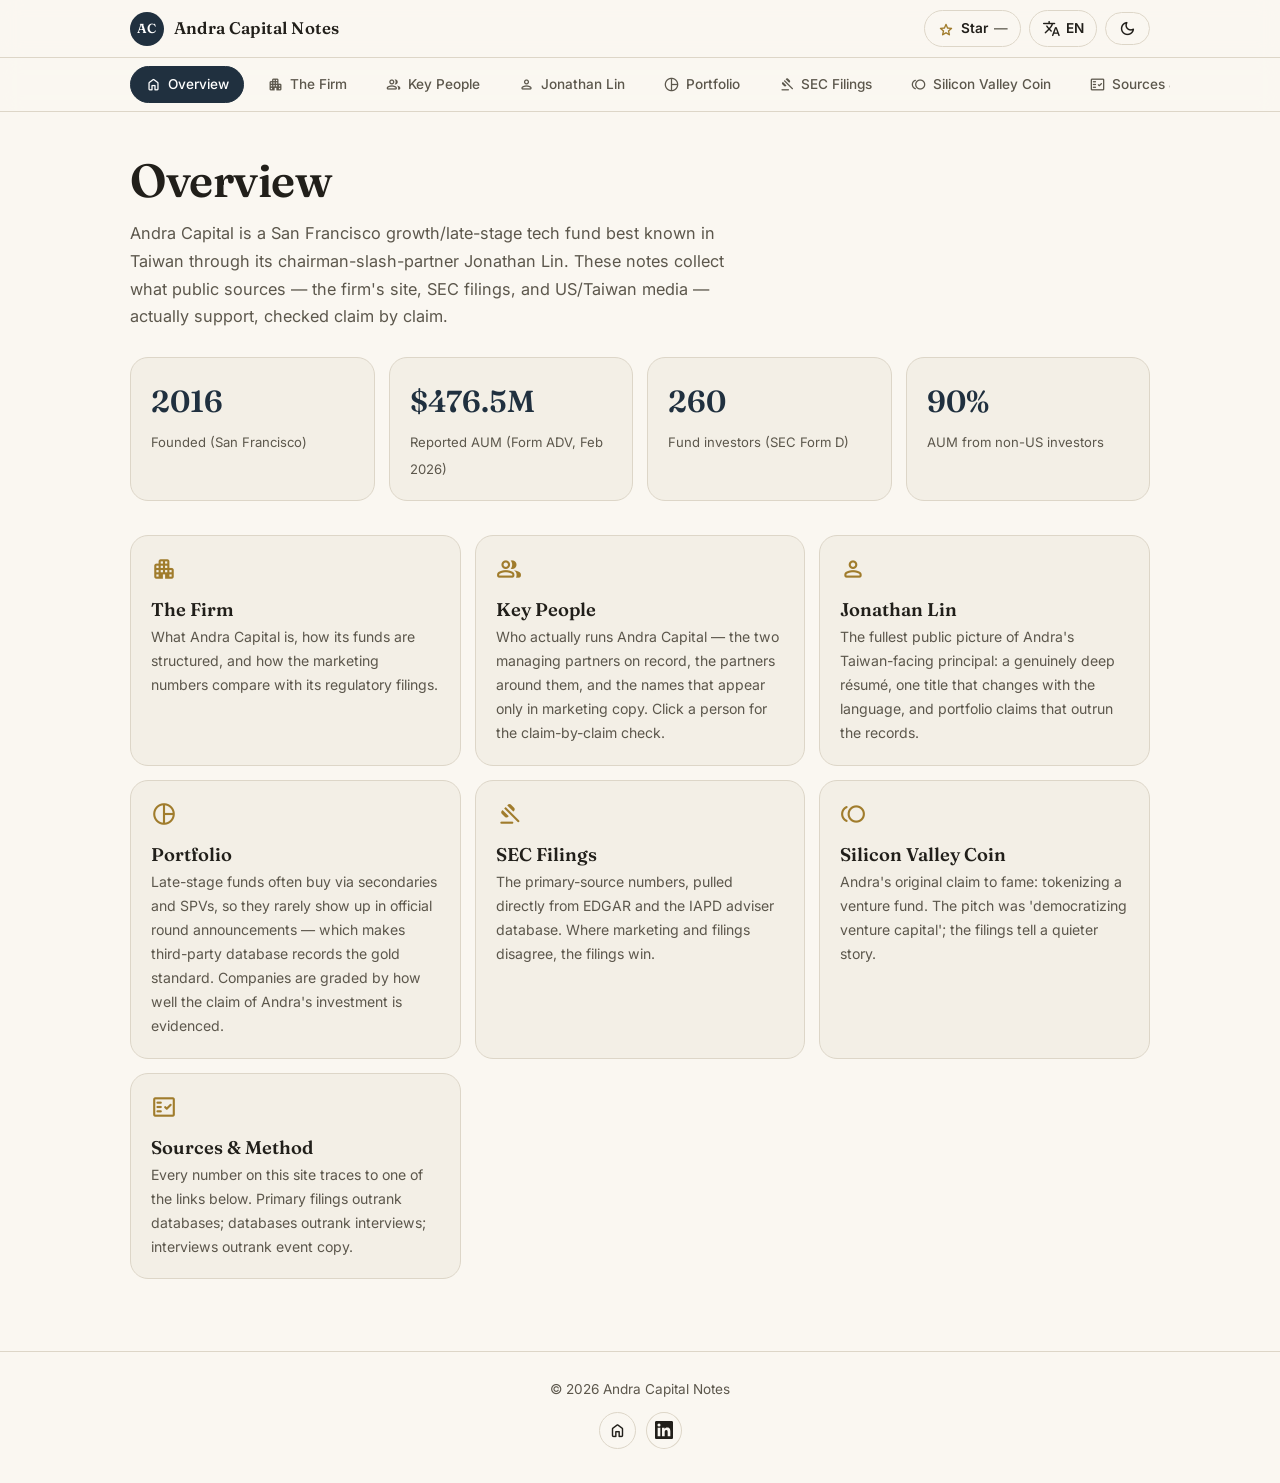
==== index.html @ 687a5b74 "建立多頁靜態網站鷹架（8 頁共用 shell、編輯風主題、版型引擎） Claude-Session: https://claude.ai/code/session_01L3Bzj4ZoBw7Zatrv" ====
<!DOCTYPE html>
<html lang="en" data-theme="light">
<head>
  <script async src="https://www.googletagmanager.com/gtag/js?id=G-YB7TMP1PJ2"></script>
  <script>
    window.dataLayer = window.dataLayer || [];
    function gtag(){dataLayer.push(arguments);}
    gtag('js', new Date());
    gtag('config', 'G-YB7TMP1PJ2');
  </script>
  <meta charset="UTF-8" />
  <meta name="viewport" content="width=device-width, initial-scale=1.0, viewport-fit=cover" />
  <title>Andra Capital Notes — Overview</title>
  <meta name="description" content="An independent, source-cited research profile of Andra Capital: the firm, its key people, portfolio and SEC filings." />
  <meta name="theme-color" content="#20303f" />
  <link rel="canonical" href="https://andra-capital.peteraim.com/" />
  <meta property="og:type" content="website" />
  <meta property="og:title" content="Andra Capital Notes — Overview" />
  <meta property="og:description" content="An independent, source-cited research profile of Andra Capital: the firm, its key people, portfolio and SEC filings." />
  <meta property="og:url" content="https://andra-capital.peteraim.com/" />
  <meta name="twitter:card" content="summary" />
  <script type="application/ld+json">
  {"@context":"https://schema.org","@type":"WebSite","name":"Andra Capital Notes","url":"https://andra-capital.peteraim.com/"}
  </script>
  <link rel="preconnect" href="https://fonts.googleapis.com" />
  <link rel="preconnect" href="https://fonts.gstatic.com" crossorigin />
  <link href="https://fonts.googleapis.com/css2?family=Fraunces:opsz,wght@9..144,400;9..144,600&family=Inter:wght@400;500;600;700&family=Noto+Sans+TC:wght@400;500;700&family=Noto+Serif+TC:wght@400;600&display=swap" rel="stylesheet" />
  <link href="https://fonts.googleapis.com/css2?family=Material+Symbols+Rounded:opsz,wght,FILL,GRAD@24,400,0,0&display=swap" rel="stylesheet" />
  <link rel="stylesheet" href="assets/styles.css" />
</head>
<body data-page="home">
  <!-- shell.js injects the app bar, cross-page nav, footer and dialog around this -->
  <main id="page"></main>

  <script src="data/data.js"></script>
  <script src="assets/shell.js"></script>
  <script src="assets/app.js"></script>
</body>
</html>
---- assets/styles.css ----
/* =========================================================================
   Editorial theme — serif display + sans body, light & dark.
   Tokens follow the MD3 custom-property convention; values are custom.
   ========================================================================= */

:root, [data-theme="light"] {
  --primary: #20303f;            --on-primary: #ffffff;
  --primary-container: #e4e9ee;  --on-primary-container: #16222d;
  --secondary: #a07c2c;          --on-secondary: #ffffff;
  --secondary-container: #f2e8d2;--on-secondary-container: #574410;
  --background: #faf7f1;         --on-background: #211f1a;
  --surface: #faf7f1;            --surface-container: #f3efe6;
  --surface-container-high: #ece7db;
  --on-surface: #211f1a;         --on-surface-variant: #5c574c;
  --outline: #8d8778;            --outline-variant: #ddd6c8;
  --error: #a33b2e;
  --ok: #2e6b46;   --ok-bg: #e3efe7;
  --warn: #8a6116; --warn-bg: #f4ead3;
  --bad: #a33b2e;  --bad-bg: #f5e2de;
  --radius: 10px;  --radius-lg: 18px;
  --elev-1: 0 1px 2px rgba(32, 42, 52, .08), 0 1px 3px 1px rgba(32, 42, 52, .05);
  --elev-2: 0 3px 8px rgba(32, 42, 52, .12), 0 1px 3px rgba(32, 42, 52, .08);
  --font-display: "Fraunces", "Noto Serif TC", serif;
  --font-body: "Inter", "Noto Sans TC", system-ui, sans-serif;
}
[data-theme="dark"] {
  --primary: #c8b476;            --on-primary: #241b05;
  --primary-container: #2a3644;  --on-primary-container: #dfe6ec;
  --secondary: #c8b476;          --on-secondary: #241b05;
  --secondary-container: #3a2f12; --on-secondary-container: #ecdfc0;
  --background: #14181e;         --on-background: #e4e1d8;
  --surface: #14181e;            --surface-container: #1c2129;
  --surface-container-high: #242a33;
  --on-surface: #e4e1d8;         --on-surface-variant: #a8a294;
  --outline: #6d675a;            --outline-variant: #333a44;
  --error: #d98577;
  --ok: #7cc39a;   --ok-bg: #1d3327;
  --warn: #d9b96a; --warn-bg: #372c12;
  --bad: #d98577;  --bad-bg: #3b1f1a;
  --elev-1: 0 1px 2px rgba(0, 0, 0, .4);
  --elev-2: 0 3px 10px rgba(0, 0, 0, .5);
}

/* ---------- base ---------- */
* { box-sizing: border-box; }
html { scroll-behavior: smooth; }
body {
  margin: 0;
  font-family: var(--font-body);
  font-size: 16px;
  line-height: 1.7;
  color: var(--on-background);
  background: var(--background);
  -webkit-font-smoothing: antialiased;
}
h1, h2, h3 { font-family: var(--font-display); font-weight: 600; line-height: 1.25; }
a { color: var(--primary); }
img { max-width: 100%; }

.skip-link {
  position: absolute; left: -9999px; top: 0; z-index: 100;
  background: var(--primary); color: var(--on-primary);
  padding: 8px 16px; border-radius: 0 0 var(--radius) 0;
}
.skip-link:focus { left: 0; }

/* ---------- app bar ---------- */
.appbar {
  position: sticky; top: 0; z-index: 40;
  background: color-mix(in srgb, var(--background) 82%, transparent);
  backdrop-filter: blur(10px); -webkit-backdrop-filter: blur(10px);
  border-bottom: 1px solid var(--outline-variant);
}
.appbar__inner {
  max-width: 1060px; margin: 0 auto; padding: 10px 20px;
  display: flex; align-items: center; justify-content: space-between; gap: 12px;
}
.brand { display: flex; align-items: center; gap: 10px; text-decoration: none; color: var(--on-surface); }
.brand__logo {
  width: 34px; height: 34px; display: grid; place-items: center;
  background: var(--primary); color: var(--on-primary); border-radius: 50%;
  font-size: 18px;
}
.brand__logo--text {
  font-family: var(--font-display); font-size: .82rem; font-weight: 600;
  letter-spacing: .04em;
}
.brand__name { font-family: var(--font-display); font-size: 1.05rem; font-weight: 600; letter-spacing: .01em; }
.appbar__actions { display: flex; align-items: center; gap: 8px; }

.icon-btn {
  display: inline-flex; align-items: center; gap: 5px;
  border: 1px solid var(--outline-variant); border-radius: 999px;
  background: transparent; color: var(--on-surface);
  padding: 6px 12px; font: inherit; font-size: .85rem; cursor: pointer;
  text-decoration: none;
}
.icon-btn:hover { background: var(--surface-container); }
.icon-btn .material-symbols-rounded { font-size: 19px; }
.icon-btn__txt { font-weight: 600; }

.gh-star {
  display: inline-flex; align-items: center; gap: 6px;
  border: 1px solid var(--outline-variant); border-radius: 999px;
  padding: 6px 12px; font-size: .85rem; font-weight: 600;
  color: var(--on-surface); text-decoration: none;
}
.gh-star:hover { background: var(--surface-container); }
.gh-star .material-symbols-rounded { font-size: 18px; color: var(--secondary); }
.gh-star__count { color: var(--on-surface-variant); font-weight: 500; }

/* ---------- cross-page nav ---------- */
.pagenav {
  position: sticky; top: 55px; z-index: 39;
  background: color-mix(in srgb, var(--background) 88%, transparent);
  backdrop-filter: blur(10px); -webkit-backdrop-filter: blur(10px);
  border-bottom: 1px solid var(--outline-variant);
}
.pagenav__inner {
  max-width: 1060px; margin: 0 auto; padding: 8px 20px;
  display: flex; gap: 8px; overflow-x: auto; scrollbar-width: none;
}
.pagenav__inner::-webkit-scrollbar { display: none; }
.navpill {
  display: inline-flex; align-items: center; gap: 6px; white-space: nowrap;
  padding: 6px 14px; border-radius: 999px; text-decoration: none;
  font-size: .85rem; font-weight: 500; color: var(--on-surface-variant);
  border: 1px solid transparent;
}
.navpill .material-symbols-rounded { font-size: 17px; }
.navpill:hover { background: var(--surface-container); }
.navpill--active {
  color: var(--on-primary); background: var(--primary);
  border-color: var(--primary);
}

/* ---------- page scaffold ---------- */
.page { max-width: 1060px; margin: 0 auto; padding: 40px 20px 72px; }
.page-head { margin-bottom: 26px; }
.page-head h1 {
  font-size: clamp(1.9rem, 4.5vw, 2.9rem); margin: 0 0 10px;
  letter-spacing: -.01em;
}
.page-head__sub {
  margin: 0; max-width: 62ch;
  color: var(--on-surface-variant); font-size: 1.02rem;
}
.page-intro, .page-outro { max-width: 70ch; }
.page-outro { margin-top: 28px; }
.prose-para { color: var(--on-surface); }
.empty { color: var(--on-surface-variant); }

/* ---------- status badges ---------- */
.badge {
  display: inline-flex; align-items: center; gap: 4px;
  padding: 3px 10px; border-radius: 999px;
  font-size: .74rem; font-weight: 600; letter-spacing: .02em;
  white-space: nowrap;
}
.badge .material-symbols-rounded { font-size: 15px; }
.badge--verified { color: var(--ok); background: var(--ok-bg); }
.badge--partial { color: var(--warn); background: var(--warn-bg); }
.badge--claimed { color: var(--bad); background: var(--bad-bg); }

/* ---------- fact list (3-col editorial rows) ---------- */
.factsec { margin: 34px 0; }
.factsec__heading {
  font-size: .82rem; font-family: var(--font-body); font-weight: 700;
  text-transform: uppercase; letter-spacing: .14em;
  color: var(--secondary); margin: 0 0 10px;
}
.factlist { border-top: 1px solid var(--outline-variant); }
.fact {
  display: grid; grid-template-columns: 200px 1fr auto;
  gap: 8px 20px; align-items: start;
  padding: 14px 0; border-bottom: 1px solid var(--outline-variant);
}
.fact__head { display: flex; align-items: center; gap: 8px; }
.fact__icon { font-size: 19px; color: var(--secondary); }
.fact__label { font-weight: 600; font-size: .92rem; }
.fact__main { display: flex; flex-direction: column; gap: 3px; }
.fact__value { font-size: .95rem; }
.fact__note { font-size: .85rem; color: var(--on-surface-variant); }
.fact__status { justify-self: end; }
.factlist--dialog .fact { grid-template-columns: 1fr auto; }

/* ---------- hub hero ---------- */
.hero__stats {
  display: grid; grid-template-columns: repeat(auto-fit, minmax(180px, 1fr));
  gap: 14px; margin: 10px 0 34px;
}
.hero__stat {
  background: var(--surface-container); border: 1px solid var(--outline-variant);
  border-radius: var(--radius-lg); padding: 18px 20px;
}
.hero__stat-value {
  display: block; font-family: var(--font-display);
  font-size: 1.9rem; font-weight: 600; color: var(--primary);
}
[data-theme="dark"] .hero__stat-value { color: var(--secondary); }
.hero__stat-label { font-size: .82rem; color: var(--on-surface-variant); }

/* ---------- cards (hub entry links) ---------- */
.grid {
  display: grid; grid-template-columns: repeat(auto-fill, minmax(280px, 1fr));
  gap: 14px;
}
.card {
  background: var(--surface-container); border: 1px solid var(--outline-variant);
  border-radius: var(--radius-lg); padding: 20px;
  text-decoration: none; color: var(--on-surface);
  transition: border-color .15s ease, box-shadow .15s ease, transform .15s ease;
  cursor: pointer;
}
.card:hover, .card:focus-visible {
  border-color: var(--secondary); box-shadow: var(--elev-2);
  transform: translateY(-2px);
}
.card__icon { font-size: 26px; color: var(--secondary); }
.card__title { margin: 8px 0 4px; font-size: 1.15rem; }
.card__summary { margin: 0; font-size: .88rem; color: var(--on-surface-variant); }

/* ---------- people rows ---------- */
.peoplegroup { margin: 34px 0; }
.peoplelist { border-top: 1px solid var(--outline-variant); }
.person {
  display: grid; grid-template-columns: 56px 1fr auto;
  gap: 4px 18px; align-items: center;
  padding: 18px 4px; border: none; border-bottom: 1px solid var(--outline-variant);
  border-radius: 0; background: transparent;
}
.person:hover, .person:focus-visible {
  background: var(--surface-container); box-shadow: none; transform: none;
  border-color: var(--outline-variant);
}
.person__num {
  font-family: var(--font-display); font-size: 1.5rem; font-weight: 300;
  color: var(--outline);
}
.person__name { margin: 0; font-size: 1.25rem; }
.person__role { margin: 2px 0 0; font-size: .88rem; color: var(--on-surface-variant); }
.person__side {
  display: flex; flex-direction: column; align-items: flex-end; gap: 6px;
}
.person__cta { font-size: .8rem; font-weight: 600; color: var(--secondary); }

/* ---------- portfolio tiers ---------- */
.tiergroup {
  margin: 30px 0; padding: 20px 22px;
  border: 1px solid var(--outline-variant); border-radius: var(--radius-lg);
  background: var(--surface-container);
  border-left: 4px solid var(--outline-variant);
}
.tiergroup--verified { border-left-color: var(--ok); }
.tiergroup--partial { border-left-color: var(--warn); }
.tiergroup--claimed { border-left-color: var(--bad); }
.tiergroup__head { display: flex; align-items: center; gap: 12px; flex-wrap: wrap; }
.tiergroup__label { margin: 0; font-size: 1.15rem; }
.tiergroup__desc { margin: 6px 0 12px; font-size: .88rem; color: var(--on-surface-variant); }
.holdings { border-top: 1px solid var(--outline-variant); }
.holding {
  display: grid; grid-template-columns: 190px 130px 1fr;
  gap: 4px 18px; padding: 10px 0;
  border-bottom: 1px solid var(--outline-variant);
  font-size: .92rem;
}
.holding:last-child { border-bottom: none; }
.holding__name { font-weight: 600; font-family: var(--font-display); font-size: 1rem; }
.holding__sector { color: var(--secondary); font-size: .82rem; align-self: center; }
.holding__note { color: var(--on-surface-variant); font-size: .85rem; }

/* ---------- timeline ---------- */
.timeline { list-style: none; margin: 20px 0 0; padding: 0 0 0 26px; position: relative; }
.timeline::before {
  content: ""; position: absolute; left: 7px; top: 6px; bottom: 6px;
  width: 2px; background: var(--outline-variant);
}
.tl-item { position: relative; margin-bottom: 24px; }
.tl-dot {
  position: absolute; left: -26px; top: 8px;
  width: 12px; height: 12px; border-radius: 50%;
  background: var(--secondary); border: 2px solid var(--background);
  transform: translateX(1px);
}
.tl-card {
  background: var(--surface-container); border: 1px solid var(--outline-variant);
  border-radius: var(--radius-lg); padding: 16px 20px;
}
.tl-date {
  font-size: .78rem; font-weight: 700; text-transform: uppercase;
  letter-spacing: .1em; color: var(--secondary);
}
.tl-title { margin: 4px 0 6px; font-size: 1.15rem; }
.tl-body { margin: 0; font-size: .92rem; color: var(--on-surface-variant); }

/* ---------- article ---------- */
.reading-progress {
  position: fixed; top: 0; left: 0; height: 3px; width: 0;
  background: var(--secondary); z-index: 60;
}
.article-layout { display: grid; grid-template-columns: 200px 1fr; gap: 36px; }
.toc { position: relative; }
.toc__inner {
  position: sticky; top: 120px;
  display: flex; flex-direction: column; gap: 2px;
  border-left: 1px solid var(--outline-variant); padding-left: 4px;
}
.toc-link {
  padding: 6px 10px; text-decoration: none; border-radius: var(--radius);
  color: var(--on-surface-variant); font-size: .85rem;
}
.toc-link:hover { background: var(--surface-container); }
.toc-link--active { color: var(--secondary); font-weight: 700; }
.article-section { margin-bottom: 36px; }
.prose h2 { font-size: 1.5rem; margin: 0 0 12px; }
.prose h3 { font-size: 1.08rem; margin: 20px 0 6px; }
.prose p { margin: 10px 0; }
.prose ul { padding-left: 22px; margin: 8px 0; }
.prose li { margin: 4px 0; }
.prose blockquote {
  margin: 18px 0; padding: 10px 20px;
  border-left: 3px solid var(--secondary);
  background: var(--surface-container);
  border-radius: 0 var(--radius) var(--radius) 0;
  font-family: var(--font-display); font-size: 1.05rem;
}
.prose pre {
  background: var(--surface-container-high); border-radius: var(--radius);
  padding: 14px; overflow-x: auto; font-size: .85rem;
}

/* ---------- sources / legend / refs ---------- */
.legend {
  display: flex; flex-direction: column; gap: 8px;
  margin: 4px 0 10px; padding: 16px 20px;
  background: var(--surface-container); border: 1px solid var(--outline-variant);
  border-radius: var(--radius-lg);
}
.legend__row { display: flex; align-items: center; gap: 12px; }
.legend__desc { font-size: .88rem; color: var(--on-surface-variant); }
.srcgroup { margin: 28px 0; }
.srclist { list-style: none; margin: 0; padding: 0; border-top: 1px solid var(--outline-variant); }
.srclist li { padding: 9px 0; border-bottom: 1px solid var(--outline-variant); font-size: .92rem; }
.row-link { color: var(--primary); text-decoration: none; border-bottom: 1px dotted var(--outline); word-break: break-word; }
.row-link:hover { color: var(--secondary); border-bottom-color: var(--secondary); }
[data-theme="dark"] .row-link { color: var(--on-surface); }
.refs { margin-top: 40px; padding-top: 8px; }
.refs__title {
  font-size: .82rem; font-family: var(--font-body); font-weight: 700;
  text-transform: uppercase; letter-spacing: .14em;
  color: var(--secondary); margin: 0 0 8px;
}
.refs ul { list-style: none; margin: 0; padding: 0; border-top: 1px solid var(--outline-variant); }
.refs li { padding: 8px 0; border-bottom: 1px solid var(--outline-variant); font-size: .9rem; }

/* ---------- dialog ---------- */
.dialog {
  border: 1px solid var(--outline-variant); border-radius: var(--radius-lg);
  background: var(--surface); color: var(--on-surface);
  padding: 0; max-width: 640px; width: calc(100vw - 40px);
  max-height: calc(100vh - 80px); box-shadow: var(--elev-2);
}
.dialog::backdrop { background: rgba(15, 20, 26, .55); backdrop-filter: blur(2px); }
.dialog__bar {
  display: flex; align-items: center; position: sticky; top: 0;
  padding: 10px 12px 0; background: var(--surface);
}
.dialog__spacer { flex: 1; }
.dialog__body { padding: 0 26px 26px; }
.dialog__body h2 { margin-top: 0; }
.dialog__summary { color: var(--on-surface); }

/* ---------- footer ---------- */
.footer {
  border-top: 1px solid var(--outline-variant);
  padding: 26px 20px 34px; text-align: center;
  color: var(--on-surface-variant); font-size: .85rem;
}
.footer p { margin: 0 0 10px; }
.footer__links { display: flex; justify-content: center; gap: 10px; }
.footer__link { padding: 8px; border-radius: 50%; }

/* ---------- responsive ---------- */
@media (max-width: 720px) {
  .page { padding: 28px 16px 56px; }
  .fact { grid-template-columns: 1fr; gap: 6px; }
  .fact__status { justify-self: start; }
  .person { grid-template-columns: 40px 1fr; }
  .person__side { grid-column: 2; flex-direction: row; align-items: center; }
  .holding { grid-template-columns: 1fr; gap: 2px; }
  .article-layout { grid-template-columns: 1fr; }
  .toc { display: none; }
  .gh-star__label { display: none; }
}

@media (prefers-reduced-motion: reduce) {
  html { scroll-behavior: auto; }
  * { transition: none !important; animation: none !important; }
}
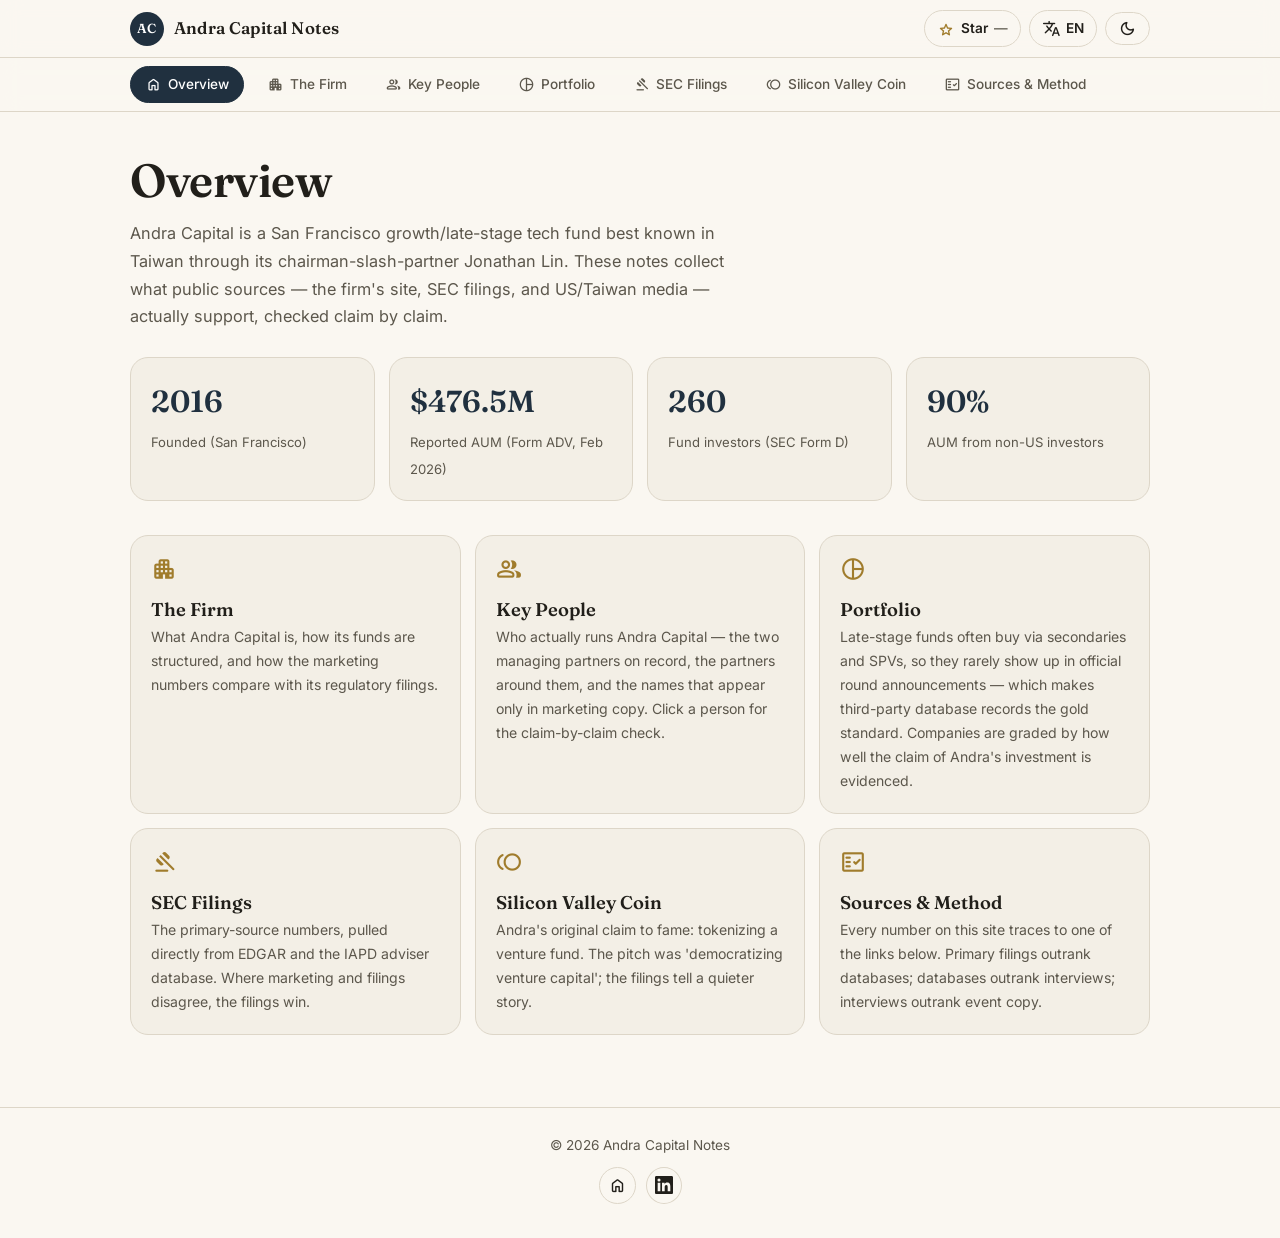
==== commit b9b90fd3: "feat: 頁面內容改成靜態輸出,並補上 sitemap / robots 7 個頁面的 <main> 原本是空的,內容全靠瀏覽器端 JS 載入後才注入, 搜尋引擎第一波抓取原始 HTML 時看到的是" ====
--- a/index.html
+++ b/index.html
@@ -30,7 +30,9 @@
 </head>
 <body data-page="home">
   <!-- shell.js injects the app bar, cross-page nav, footer and dialog around this -->
-  <main id="page"></main>
+  <main id="page">
+<header class="page-head"><h1>Overview</h1><p class="page-head__sub">Andra Capital is a San Francisco growth/late-stage tech fund best known in Taiwan through its chairman-slash-partner Jonathan Lin. These notes collect what public sources — the firm's site, SEC filings, and US/Taiwan media — actually support, checked claim by claim.</p></header><div class="hero__stats"><div class="hero__stat" data-item=""><b class="hero__stat-value" data-count="2016" data-prefix="" data-suffix="" data-decimals="0">193</b><span class="hero__stat-label">Founded (San Francisco)</span></div><div class="hero__stat" data-item=""><b class="hero__stat-value" data-count="476.5" data-prefix="$" data-suffix="M" data-decimals="1">$45.5M</b><span class="hero__stat-label">Reported AUM (Form ADV, Feb 2026)</span></div><div class="hero__stat" data-item=""><b class="hero__stat-value" data-count="260" data-prefix="" data-suffix="" data-decimals="0">25</b><span class="hero__stat-label">Fund investors (SEC Form D)</span></div><div class="hero__stat" data-item=""><b class="hero__stat-value" data-count="90" data-prefix="" data-suffix="%" data-decimals="0">9%</b><span class="hero__stat-label">AUM from non-US investors</span></div></div><div class="grid"><a class="card card--nav" data-item="" href="company.html" aria-label="The Firm"><span class="material-symbols-rounded card__icon" aria-hidden="true">apartment</span><h3 class="card__title">The Firm</h3><p class="card__summary">What Andra Capital is, how its funds are structured, and how the marketing numbers compare with its regulatory filings.</p></a><a class="card card--nav" data-item="" href="people.html" aria-label="Key People"><span class="material-symbols-rounded card__icon" aria-hidden="true">group</span><h3 class="card__title">Key People</h3><p class="card__summary">Who actually runs Andra Capital — the two managing partners on record, the partners around them, and the names that appear only in marketing copy. Click a person for the claim-by-claim check.</p></a><a class="card card--nav" data-item="" href="portfolio.html" aria-label="Portfolio"><span class="material-symbols-rounded card__icon" aria-hidden="true">pie_chart</span><h3 class="card__title">Portfolio</h3><p class="card__summary">Late-stage funds often buy via secondaries and SPVs, so they rarely show up in official round announcements — which makes third-party database records the gold standard. Companies are graded by how well the claim of Andra's investment is evidenced.</p></a><a class="card card--nav" data-item="" href="sec.html" aria-label="SEC Filings"><span class="material-symbols-rounded card__icon" aria-hidden="true">gavel</span><h3 class="card__title">SEC Filings</h3><p class="card__summary">The primary-source numbers, pulled directly from EDGAR and the IAPD adviser database. Where marketing and filings disagree, the filings win.</p></a><a class="card card--nav" data-item="" href="svc.html" aria-label="Silicon Valley Coin"><span class="material-symbols-rounded card__icon" aria-hidden="true">toll</span><h3 class="card__title">Silicon Valley Coin</h3><p class="card__summary">Andra's original claim to fame: tokenizing a venture fund. The pitch was 'democratizing venture capital'; the filings tell a quieter story.</p></a><a class="card card--nav" data-item="" href="sources.html" aria-label="Sources &amp; Method"><span class="material-symbols-rounded card__icon" aria-hidden="true">fact_check</span><h3 class="card__title">Sources &amp; Method</h3><p class="card__summary">Every number on this site traces to one of the links below. Primary filings outrank databases; databases outrank interviews; interviews outrank event copy.</p></a></div>
+</main>
 
   <script src="data/data.js"></script>
   <script src="assets/shell.js"></script>
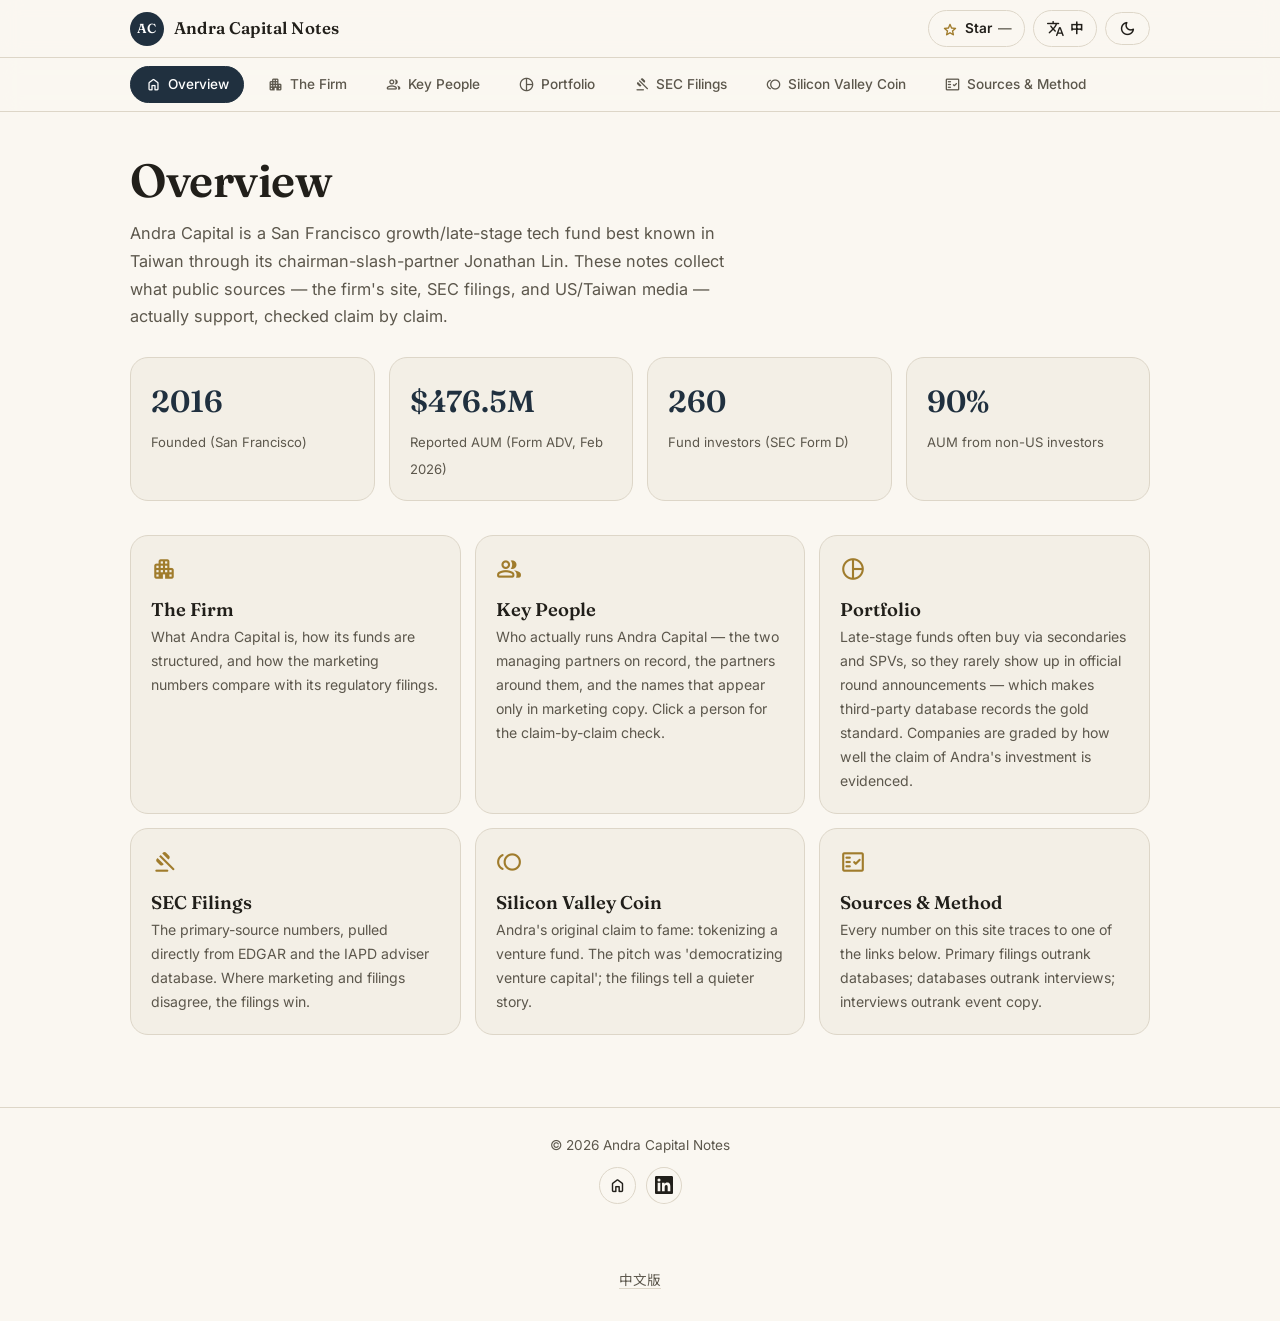
==== commit 1b0ed70c: "feat: 中文版有自己的網址 /zh-Hant/，一個語言一個網址 七頁的中文版原本只存在於 JS 字典裡，沒有自己的網址，搜尋引擎抓不到。現在每 一頁都有一份對應的中文頁（/zh-Hant/ 底下" ====
--- a/index.html
+++ b/index.html
@@ -14,6 +14,9 @@
   <meta name="description" content="An independent, source-cited research profile of Andra Capital: the firm, its key people, portfolio and SEC filings." />
   <meta name="theme-color" content="#20303f" />
   <link rel="canonical" href="https://andra-capital.peteraim.com/" />
+  <link rel="alternate" hreflang="en" href="https://andra-capital.peteraim.com/" />
+  <link rel="alternate" hreflang="zh-Hant" href="https://andra-capital.peteraim.com/zh-Hant/" />
+  <link rel="alternate" hreflang="x-default" href="https://andra-capital.peteraim.com/" />
   <meta property="og:type" content="website" />
   <meta property="og:title" content="Andra Capital Notes — Overview" />
   <meta property="og:description" content="An independent, source-cited research profile of Andra Capital: the firm, its key people, portfolio and SEC filings." />
@@ -31,11 +34,12 @@
 <body data-page="home">
   <!-- shell.js injects the app bar, cross-page nav, footer and dialog around this -->
   <main id="page">
-<header class="page-head"><h1>Overview</h1><p class="page-head__sub">Andra Capital is a San Francisco growth/late-stage tech fund best known in Taiwan through its chairman-slash-partner Jonathan Lin. These notes collect what public sources — the firm's site, SEC filings, and US/Taiwan media — actually support, checked claim by claim.</p></header><div class="hero__stats"><div class="hero__stat" data-item=""><b class="hero__stat-value" data-count="2016" data-prefix="" data-suffix="" data-decimals="0">193</b><span class="hero__stat-label">Founded (San Francisco)</span></div><div class="hero__stat" data-item=""><b class="hero__stat-value" data-count="476.5" data-prefix="$" data-suffix="M" data-decimals="1">$45.5M</b><span class="hero__stat-label">Reported AUM (Form ADV, Feb 2026)</span></div><div class="hero__stat" data-item=""><b class="hero__stat-value" data-count="260" data-prefix="" data-suffix="" data-decimals="0">25</b><span class="hero__stat-label">Fund investors (SEC Form D)</span></div><div class="hero__stat" data-item=""><b class="hero__stat-value" data-count="90" data-prefix="" data-suffix="%" data-decimals="0">9%</b><span class="hero__stat-label">AUM from non-US investors</span></div></div><div class="grid"><a class="card card--nav" data-item="" href="company.html" aria-label="The Firm"><span class="material-symbols-rounded card__icon" aria-hidden="true">apartment</span><h3 class="card__title">The Firm</h3><p class="card__summary">What Andra Capital is, how its funds are structured, and how the marketing numbers compare with its regulatory filings.</p></a><a class="card card--nav" data-item="" href="people.html" aria-label="Key People"><span class="material-symbols-rounded card__icon" aria-hidden="true">group</span><h3 class="card__title">Key People</h3><p class="card__summary">Who actually runs Andra Capital — the two managing partners on record, the partners around them, and the names that appear only in marketing copy. Click a person for the claim-by-claim check.</p></a><a class="card card--nav" data-item="" href="portfolio.html" aria-label="Portfolio"><span class="material-symbols-rounded card__icon" aria-hidden="true">pie_chart</span><h3 class="card__title">Portfolio</h3><p class="card__summary">Late-stage funds often buy via secondaries and SPVs, so they rarely show up in official round announcements — which makes third-party database records the gold standard. Companies are graded by how well the claim of Andra's investment is evidenced.</p></a><a class="card card--nav" data-item="" href="sec.html" aria-label="SEC Filings"><span class="material-symbols-rounded card__icon" aria-hidden="true">gavel</span><h3 class="card__title">SEC Filings</h3><p class="card__summary">The primary-source numbers, pulled directly from EDGAR and the IAPD adviser database. Where marketing and filings disagree, the filings win.</p></a><a class="card card--nav" data-item="" href="svc.html" aria-label="Silicon Valley Coin"><span class="material-symbols-rounded card__icon" aria-hidden="true">toll</span><h3 class="card__title">Silicon Valley Coin</h3><p class="card__summary">Andra's original claim to fame: tokenizing a venture fund. The pitch was 'democratizing venture capital'; the filings tell a quieter story.</p></a><a class="card card--nav" data-item="" href="sources.html" aria-label="Sources &amp; Method"><span class="material-symbols-rounded card__icon" aria-hidden="true">fact_check</span><h3 class="card__title">Sources &amp; Method</h3><p class="card__summary">Every number on this site traces to one of the links below. Primary filings outrank databases; databases outrank interviews; interviews outrank event copy.</p></a></div>
+<header class="page-head"><h1>Overview</h1><p class="page-head__sub">Andra Capital is a San Francisco growth/late-stage tech fund best known in Taiwan through its chairman-slash-partner Jonathan Lin. These notes collect what public sources — the firm's site, SEC filings, and US/Taiwan media — actually support, checked claim by claim.</p></header><div class="hero__stats"><div class="hero__stat" data-item=""><b class="hero__stat-value" data-count="2016" data-prefix="" data-suffix="" data-decimals="0">2016</b><span class="hero__stat-label">Founded (San Francisco)</span></div><div class="hero__stat" data-item=""><b class="hero__stat-value" data-count="476.5" data-prefix="$" data-suffix="M" data-decimals="1">$476.5M</b><span class="hero__stat-label">Reported AUM (Form ADV, Feb 2026)</span></div><div class="hero__stat" data-item=""><b class="hero__stat-value" data-count="260" data-prefix="" data-suffix="" data-decimals="0">260</b><span class="hero__stat-label">Fund investors (SEC Form D)</span></div><div class="hero__stat" data-item=""><b class="hero__stat-value" data-count="90" data-prefix="" data-suffix="%" data-decimals="0">90%</b><span class="hero__stat-label">AUM from non-US investors</span></div></div><div class="grid"><a class="card card--nav" data-item="" href="company.html" aria-label="The Firm"><span class="material-symbols-rounded card__icon" aria-hidden="true">apartment</span><h3 class="card__title">The Firm</h3><p class="card__summary">What Andra Capital is, how its funds are structured, and how the marketing numbers compare with its regulatory filings.</p></a><a class="card card--nav" data-item="" href="people.html" aria-label="Key People"><span class="material-symbols-rounded card__icon" aria-hidden="true">group</span><h3 class="card__title">Key People</h3><p class="card__summary">Who actually runs Andra Capital — the two managing partners on record, the partners around them, and the names that appear only in marketing copy. Click a person for the claim-by-claim check.</p></a><a class="card card--nav" data-item="" href="portfolio.html" aria-label="Portfolio"><span class="material-symbols-rounded card__icon" aria-hidden="true">pie_chart</span><h3 class="card__title">Portfolio</h3><p class="card__summary">Late-stage funds often buy via secondaries and SPVs, so they rarely show up in official round announcements — which makes third-party database records the gold standard. Companies are graded by how well the claim of Andra's investment is evidenced.</p></a><a class="card card--nav" data-item="" href="sec.html" aria-label="SEC Filings"><span class="material-symbols-rounded card__icon" aria-hidden="true">gavel</span><h3 class="card__title">SEC Filings</h3><p class="card__summary">The primary-source numbers, pulled directly from EDGAR and the IAPD adviser database. Where marketing and filings disagree, the filings win.</p></a><a class="card card--nav" data-item="" href="svc.html" aria-label="Silicon Valley Coin"><span class="material-symbols-rounded card__icon" aria-hidden="true">toll</span><h3 class="card__title">Silicon Valley Coin</h3><p class="card__summary">Andra's original claim to fame: tokenizing a venture fund. The pitch was 'democratizing venture capital'; the filings tell a quieter story.</p></a><a class="card card--nav" data-item="" href="sources.html" aria-label="Sources &amp; Method"><span class="material-symbols-rounded card__icon" aria-hidden="true">fact_check</span><h3 class="card__title">Sources &amp; Method</h3><p class="card__summary">Every number on this site traces to one of the links below. Primary filings outrank databases; databases outrank interviews; interviews outrank event copy.</p></a></div>
 </main>
 
   <script src="data/data.js"></script>
   <script src="assets/shell.js"></script>
   <script src="assets/app.js"></script>
+<p class="lang-alt-link" style="text-align:center;padding:12px;"><a href="/zh-Hant/" hreflang="zh-Hant" rel="alternate" lang="zh-Hant">中文版</a></p>
 </body>
 </html>
--- a/assets/styles.css
+++ b/assets/styles.css
@@ -380,6 +380,12 @@
 .footer__links { display: flex; justify-content: center; gap: 10px; }
 .footer__link { padding: 8px; border-radius: 50%; }
 
+/* the other language, reachable without JavaScript */
+.lang-alt-link a {
+  color: var(--on-surface-variant); font-size: .85rem;
+  text-decoration: none; border-bottom: 1px solid var(--outline-variant);
+}
+
 /* ---------- responsive ---------- */
 @media (max-width: 720px) {
   .page { padding: 28px 16px 56px; }
